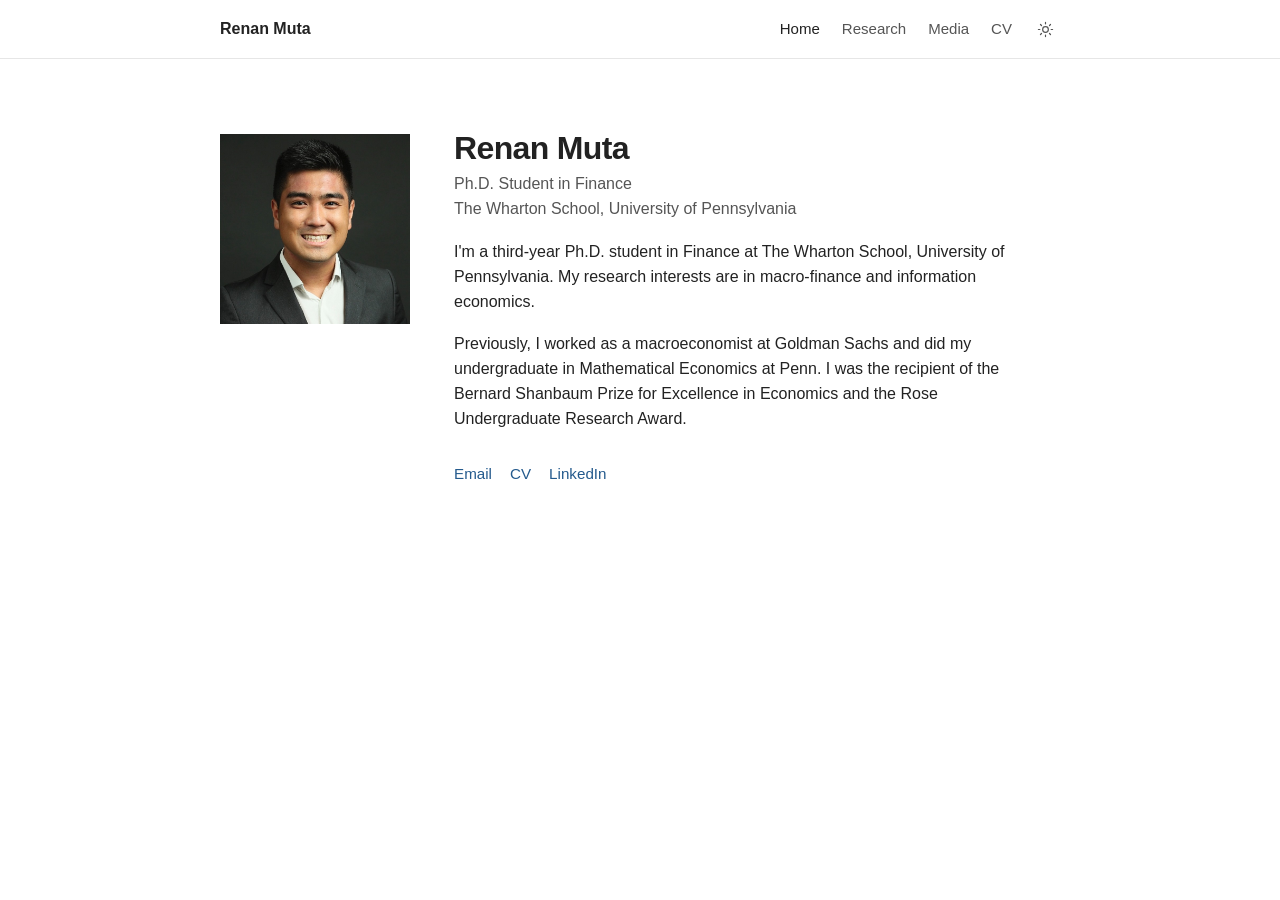
==== index.html @ 455e194d "Add files via upload" ====
<!doctype html>
<html lang="en">
<head>
  <script>
    (function () {
      const stored = localStorage.getItem('theme');
      const preferredDark = window.matchMedia('(prefers-color-scheme: dark)').matches;
      document.documentElement.dataset.theme = stored || (preferredDark ? 'dark' : 'light');
    })();
  </script>
  <meta charset="utf-8">
  <meta name="viewport" content="width=device-width, initial-scale=1">
  <meta name="description" content="Renan Muta — Ph.D. student in Finance at The Wharton School, University of Pennsylvania.">
  <title>Renan Muta</title>
  <link rel="stylesheet" href="styles.css">
</head>
<body>
  <header class="site-header">
    <div class="site-shell nav">
      <a class="site-name" href="index.html">Renan Muta</a>
      <nav aria-label="Primary navigation">
        <a class="active" href="index.html">Home</a>
        <a href="research.html">Research</a>
        <a href="media.html">Media</a>
        <a href="Renan_Muta_CV.pdf" target="_blank" rel="noopener">CV</a>
        <button class="theme-toggle" type="button" aria-label="Switch to dark mode" title="Switch theme">
          <svg class="icon icon-sun" viewBox="0 0 24 24" aria-hidden="true">
            <circle cx="12" cy="12" r="4"></circle>
            <path d="M12 2v2M12 20v2M4.93 4.93l1.42 1.42M17.66 17.66l1.41 1.41M2 12h2M20 12h2M4.93 19.07l1.42-1.42M17.66 6.34l1.41-1.41"></path>
          </svg>
          <svg class="icon icon-moon" viewBox="0 0 24 24" aria-hidden="true">
            <path d="M20.4 15.5A8.5 8.5 0 0 1 8.5 3.6 8.5 8.5 0 1 0 20.4 15.5z"></path>
          </svg>
        </button>
      </nav>
    </div>
  </header>

  <main class="site-shell">
    <section class="profile">
      <div class="photo-column">
        <img class="profile-photo" src="Picture.jpeg" alt="Profile photo of Renan Muta">
      </div>

      <div class="profile-copy">
        <h1>Renan Muta</h1>

        <p class="position">
          Ph.D. Student in Finance<br>
          The Wharton School, University of Pennsylvania
        </p>

        <p>
          I'm a third-year Ph.D. student in Finance at The Wharton School, University of Pennsylvania.
          My research interests are in macro-finance and information economics.
        </p>

        <p>
          Previously, I worked as a macroeconomist at Goldman Sachs and did my undergraduate
          in Mathematical Economics at Penn. I was the recipient of the Bernard Shanbaum Prize
          for Excellence in Economics and the Rose Undergraduate Research Award.
        </p>

        <div class="profile-links">
          <a href="mailto:renanm@wharton.upenn.edu">Email</a>
          <a href="Renan_Muta_CV.pdf" target="_blank" rel="noopener">CV</a>
          <a href="https://www.linkedin.com/in/renan-muta/" target="_blank" rel="noopener">LinkedIn</a>
        </div>
      </div>
    </section>
  </main>
  <script>
    (function () {
      const root = document.documentElement;
      const button = document.querySelector('.theme-toggle');
      const stored = localStorage.getItem('theme');
      const preferredDark = window.matchMedia('(prefers-color-scheme: dark)').matches;
      const initial = stored || (preferredDark ? 'dark' : 'light');

      function setTheme(theme) {
        root.dataset.theme = theme;
        const isDark = theme === 'dark';
        button.setAttribute('aria-label', isDark ? 'Switch to light mode' : 'Switch to dark mode');
        localStorage.setItem('theme', theme);
      }

      setTheme(initial);

      button.addEventListener('click', function () {
        setTheme(root.dataset.theme === 'dark' ? 'light' : 'dark');
      });
    })();
  </script>
</body>
</html>
---- styles.css ----
:root {
  --bg: #ffffff;
  --text: #222;
  --muted: #666;
  --faint: #8a8a8a;
  --rule: #e6e6e6;
  --link: #245a8d;
  --nav: #555;
  --page-width: 840px;
  color-scheme: light;
}

html[data-theme="dark"] {
  --bg: #171717;
  --text: #eeeeee;
  --muted: #aaaaaa;
  --faint: #888888;
  --rule: #343434;
  --link: #8ab4e8;
  --nav: #bbbbbb;
  color-scheme: dark;
}

* {
  box-sizing: border-box;
}

html {
  font-size: 16px;
}

body {
  margin: 0;
  color: var(--text);
  background: var(--bg);
  font-family:
    -apple-system,
    BlinkMacSystemFont,
    "Segoe UI",
    Roboto,
    Helvetica,
    Arial,
    sans-serif;
  font-size: 1rem;
  line-height: 1.55;
  -webkit-font-smoothing: antialiased;
  text-rendering: optimizeLegibility;
}

a {
  color: var(--link);
  text-decoration: none;
}

a:hover {
  text-decoration: underline;
  text-underline-offset: 2px;
}

.site-shell {
  width: min(calc(100% - 44px), var(--page-width));
  margin: 0 auto;
}

.site-header {
  border-bottom: 1px solid var(--rule);
}

.nav {
  min-height: 58px;
  display: flex;
  align-items: center;
  justify-content: space-between;
  gap: 28px;
}

.site-name {
  color: var(--text);
  font-size: 1rem;
  font-weight: 600;
  text-decoration: none;
}

nav {
  display: flex;
  align-items: center;
  gap: 22px;
}

nav a {
  color: var(--nav);
  font-size: .94rem;
}

nav a.active {
  color: var(--text);
  font-weight: 500;
}

.profile {
  display: grid;
  grid-template-columns: 190px minmax(0, 1fr);
  gap: 44px;
  align-items: start;
  padding: 70px 0 80px;
}

.photo-column {
  padding-top: 5px;
}

.profile-photo {
  display: block;
  width: 190px;
  height: auto;
  max-width: 100%;
  border-radius: 0;
}

.profile-copy {
  max-width: 570px;
}

h1,
h2,
p {
  margin-top: 0;
}

.profile-copy h1 {
  margin-bottom: 5px;
  font-size: 2rem;
  line-height: 1.2;
  font-weight: 600;
  letter-spacing: -.02em;
}

.position {
  margin-bottom: 28px;
  color: var(--nav);
}

.profile-copy p {
  margin-bottom: 18px;
}

.profile-links {
  display: flex;
  flex-wrap: wrap;
  gap: 18px;
  margin-top: 30px;
  font-size: .95rem;
}

.page {
  padding: 58px 0 84px;
}

.page-title {
  margin: 0 0 38px;
  font-size: 2rem;
  line-height: 1.2;
  font-weight: 600;
  letter-spacing: -.02em;
}

.research-section h2 {
  margin: 0 0 24px;
  font-size: 1.28rem;
  line-height: 1.3;
  font-weight: 600;
}

.paper {
  margin-bottom: 22px;
}

.paper-line {
  margin: 0;
}

.paper-title {
  font-weight: 600;
}

.paper-authors {
  color: var(--nav);
}

.paper-authors::before {
  content: " ";
}

@media (max-width: 680px) {
  .site-shell {
    width: min(calc(100% - 32px), var(--page-width));
  }

  .nav {
    min-height: 54px;
  }

  nav {
    gap: 14px;
  }

  nav a {
    font-size: .9rem;
  }

  .profile {
    grid-template-columns: 1fr;
    gap: 28px;
    padding: 44px 0 62px;
  }

  .profile-photo {
    width: 170px;
  }

  .profile-copy h1,
  .page-title {
    font-size: 1.8rem;
  }

  .page {
    padding: 44px 0 64px;
  }
}


html,
body,
.site-header,
a,
nav a,
.position,
.paper-authors {
  transition: background-color .18s ease, color .18s ease, border-color .18s ease;
}

nav {
  position: relative;
}

.theme-toggle {
  width: 30px;
  height: 30px;
  padding: 5px;
  margin-left: -4px;
  border: 0;
  background: transparent;
  color: var(--nav);
  cursor: pointer;
  display: inline-flex;
  align-items: center;
  justify-content: center;
  border-radius: 50%;
}

.theme-toggle:hover {
  color: var(--text);
  background: color-mix(in srgb, var(--text) 7%, transparent);
}

.theme-toggle:focus-visible {
  outline: 2px solid var(--link);
  outline-offset: 2px;
}

.icon {
  width: 17px;
  height: 17px;
  fill: none;
  stroke: currentColor;
  stroke-width: 1.7;
  stroke-linecap: round;
  stroke-linejoin: round;
}

.icon-moon {
  display: none;
}

html[data-theme="dark"] .icon-sun {
  display: none;
}

html[data-theme="dark"] .icon-moon {
  display: block;
}






.media-list {
  max-width: 720px;
}

.media-item {
  padding: 0 0 24px;
  margin-bottom: 24px;
  border-bottom: 1px solid var(--rule);
}

.media-title {
  color: var(--text);
  font-size: 1.05rem;
  font-weight: 600;
  line-height: 1.45;
}

.media-title:hover {
  color: var(--link);
}

.media-meta {
  margin: 6px 0 0;
  color: var(--muted);
  font-size: .92rem;
}
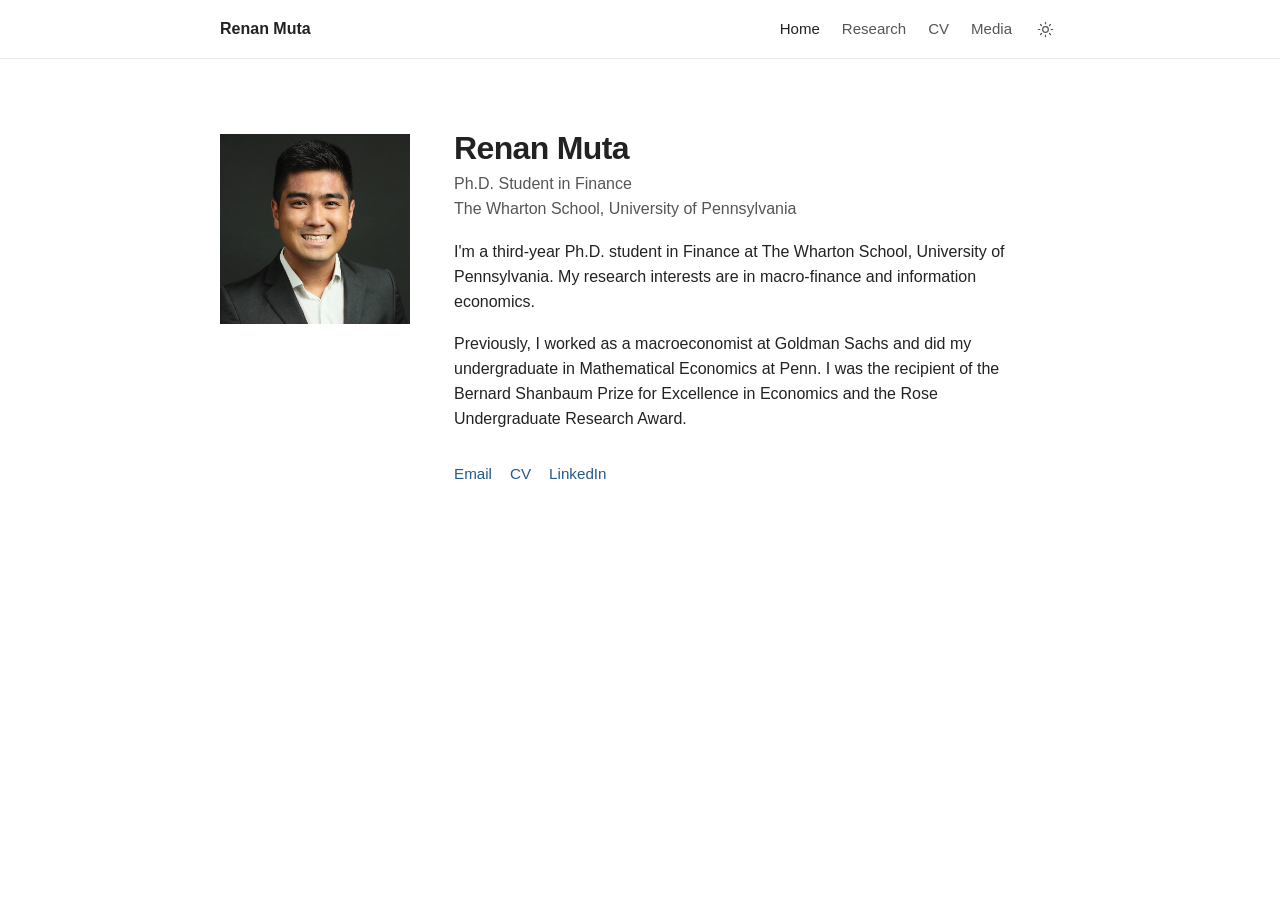
==== commit 512030d4: "Move CV before Media in navigation Co-Authored-By: Claude Opus 5.5 <noreply@anthropic.com>" ====
--- a/index.html
+++ b/index.html
@@ -21,8 +21,8 @@
       <nav aria-label="Primary navigation">
         <a class="active" href="index.html">Home</a>
         <a href="research.html">Research</a>
+        <a href="Renan_Muta_CV.pdf" target="_blank" rel="noopener">CV</a>
         <a href="media.html">Media</a>
-        <a href="Renan_Muta_CV.pdf" target="_blank" rel="noopener">CV</a>
         <button class="theme-toggle" type="button" aria-label="Switch to dark mode" title="Switch theme">
           <svg class="icon icon-sun" viewBox="0 0 24 24" aria-hidden="true">
             <circle cx="12" cy="12" r="4"></circle>
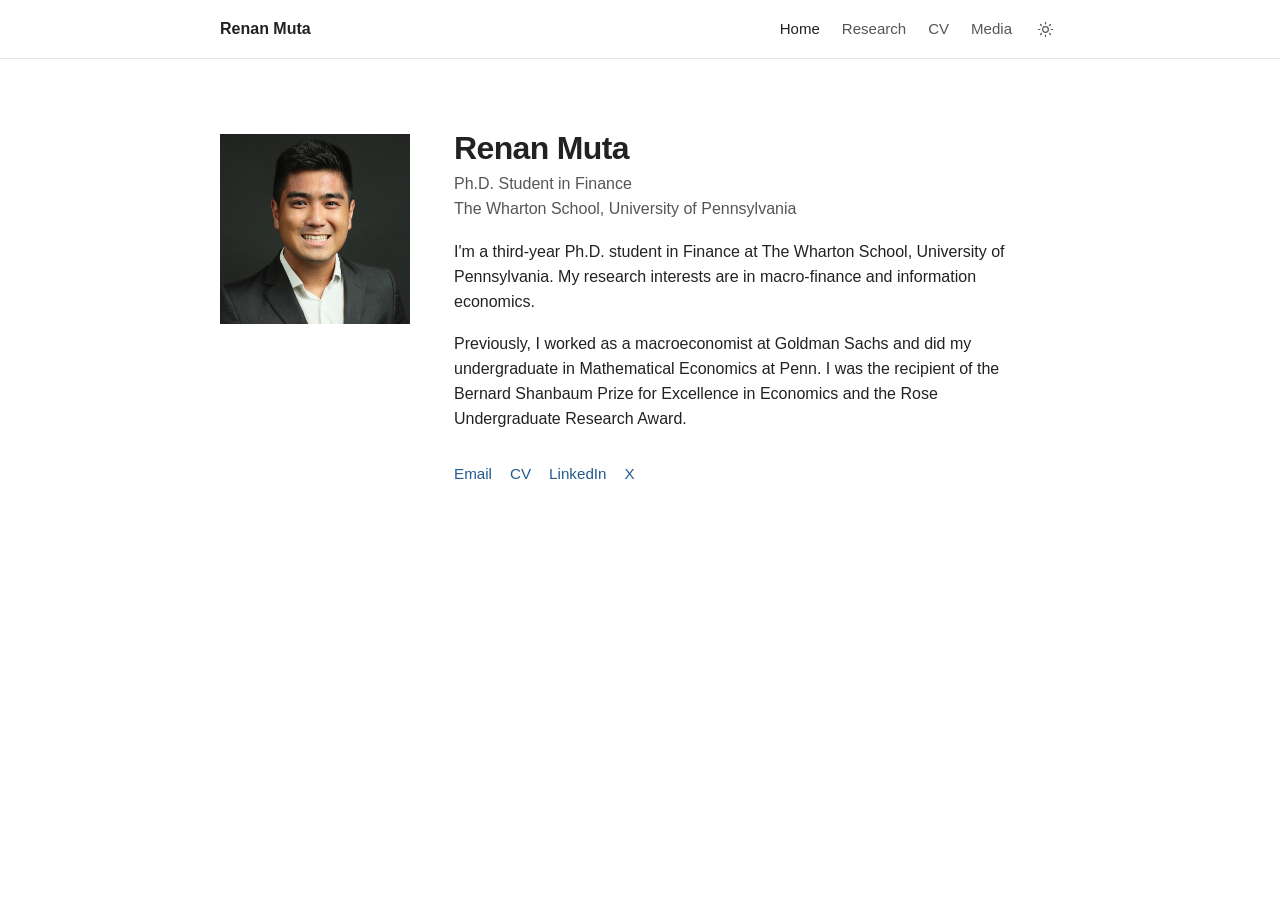
==== commit 09e5c7ad: "Add draft link, Work in Progress section, and X link - Link Reputational Information Cycles to draft" ====
--- a/index.html
+++ b/index.html
@@ -65,6 +65,7 @@
           <a href="mailto:renanm@wharton.upenn.edu">Email</a>
           <a href="Renan_Muta_CV.pdf" target="_blank" rel="noopener">CV</a>
           <a href="https://www.linkedin.com/in/renan-muta/" target="_blank" rel="noopener">LinkedIn</a>
+          <a href="https://x.com/renan_muta" target="_blank" rel="noopener">X</a>
         </div>
       </div>
     </section>
--- a/styles.css
+++ b/styles.css
@@ -171,6 +171,10 @@
   font-weight: 600;
 }
 
+.research-section + .research-section {
+  margin-top: 46px;
+}
+
 .paper {
   margin-bottom: 22px;
 }
